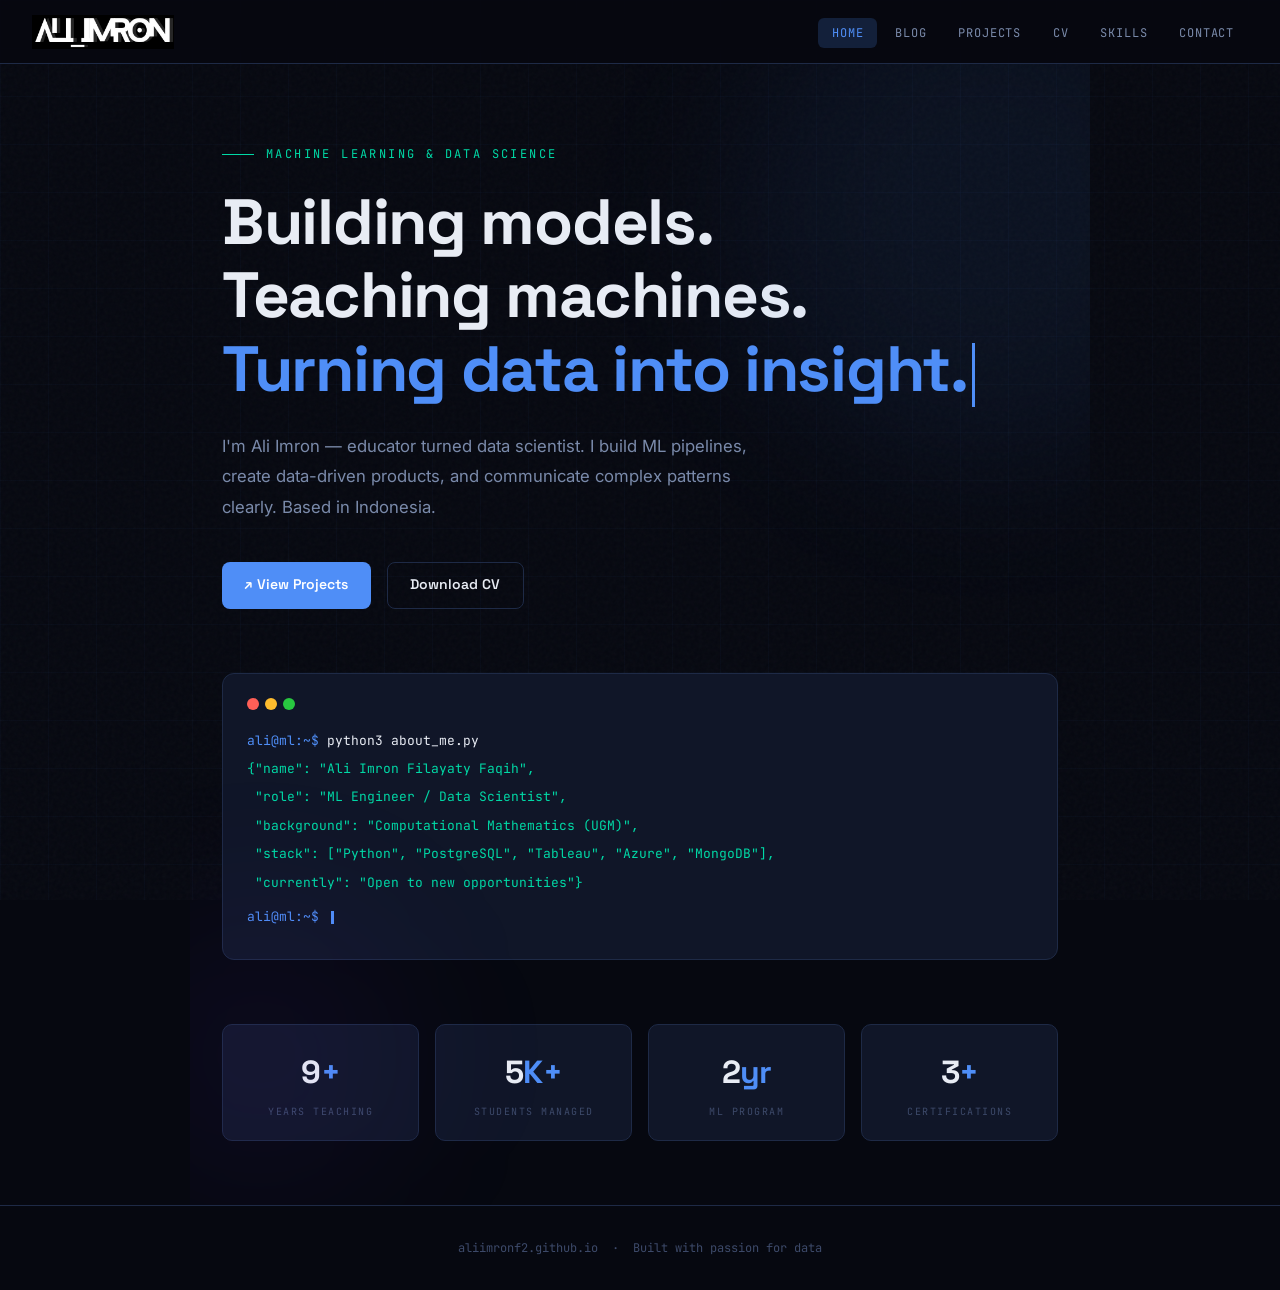
==== index.html @ fe32dc29 "Add files via upload" ====
<!DOCTYPE html>
<html lang="en">
<head>
  <meta charset="UTF-8" />
  <meta name="viewport" content="width=device-width, initial-scale=1.0" />
  <title>Ali Imron — ML & Data</title>
  <link rel="stylesheet" href="style.css" />
  <style>
    .hero {
      position: relative;
      min-height: calc(100vh - 64px);
      display: flex;
      flex-direction: column;
      justify-content: center;
      overflow: hidden;
      padding: 5rem 2rem 4rem;
      max-width: 900px;
      margin: 0 auto;
    }

    .hero-eyebrow {
      font-family: var(--mono);
      font-size: 12px;
      letter-spacing: 0.2em;
      text-transform: uppercase;
      color: var(--green);
      margin-bottom: 1.25rem;
      display: flex;
      align-items: center;
      gap: 0.75rem;
    }

    .hero-eyebrow::before {
      content: '';
      display: block;
      width: 32px;
      height: 1px;
      background: var(--green);
    }

    .hero h1 {
      margin-bottom: 1.5rem;
    }

    .hero h1 span.accent {
      color: var(--accent);
      position: relative;
    }

    .hero-desc {
      max-width: 560px;
      color: var(--text-muted);
      font-size: 1.05rem;
      margin-bottom: 2.5rem;
    }

    .hero-actions {
      display: flex;
      gap: 1rem;
      flex-wrap: wrap;
    }

    /* Blinking cursor */
    .cursor {
      display: inline-block;
      width: 3px;
      height: 1em;
      background: var(--accent);
      vertical-align: middle;
      margin-left: 4px;
      animation: blink 1s step-end infinite;
    }
    @keyframes blink { 50% { opacity: 0; } }

    /* TERMINAL CARD */
    .terminal {
      background: var(--surface);
      border: 1px solid var(--border);
      border-radius: 12px;
      padding: 1.5rem;
      font-family: var(--mono);
      font-size: 13px;
      color: var(--text-muted);
      margin-top: 4rem;
    }

    .terminal-bar {
      display: flex;
      gap: 6px;
      margin-bottom: 1.25rem;
    }

    .terminal-bar span {
      width: 12px;
      height: 12px;
      border-radius: 50%;
    }

    .terminal-bar .t-red { background: #ff5f57; }
    .terminal-bar .t-yellow { background: #febc2e; }
    .terminal-bar .t-green { background: #28c840; }

    .terminal-line { margin-bottom: 0.4rem; }
    .terminal-line .prompt { color: var(--accent); }
    .terminal-line .cmd { color: var(--text); }
    .terminal-line .out { color: var(--green); }
    .terminal-line .comment { color: var(--text-dim); }

    /* STATS ROW */
    .stats-row {
      display: grid;
      grid-template-columns: repeat(auto-fit, minmax(160px, 1fr));
      gap: 1rem;
      margin-top: 4rem;
    }

    .stat-card {
      background: var(--surface);
      border: 1px solid var(--border);
      border-radius: 10px;
      padding: 1.25rem 1.5rem;
      text-align: center;
    }

    .stat-card .stat-num {
      font-family: var(--sans);
      font-size: 2rem;
      font-weight: 700;
      color: var(--text);
      letter-spacing: -0.03em;
    }

    .stat-card .stat-num span {
      color: var(--accent);
    }

    .stat-card .stat-label {
      font-family: var(--mono);
      font-size: 10px;
      letter-spacing: 0.15em;
      text-transform: uppercase;
      color: var(--text-dim);
      margin-top: 0.25rem;
    }

    /* GLOW blobs */
    .blob1 {
      width: 500px; height: 500px;
      background: rgba(79,142,247,0.07);
      top: -100px; right: -150px;
    }
    .blob2 {
      width: 300px; height: 300px;
      background: rgba(124,58,237,0.06);
      bottom: 0; left: -80px;
    }
  </style>
</head>
<body>
  <div class="grid-bg"></div>

  <nav>
    <a href="index.html" class="logo"><img src="logo.png" alt="Ali Imron" /></a>
    <ul>
      <li><a href="index.html" class="active">Home</a></li>
      <li><a href="blog.html">Blog</a></li>
      <li><a href="projects.html">Projects</a></li>
      <li><a href="cv.html">CV</a></li>
      <li><a href="skills.html">Skills</a></li>
      <li><a href="contact.html">Contact</a></li>
    </ul>
  </nav>

  <main>
    <div class="hero">
      <div class="glow-blob blob1"></div>
      <div class="glow-blob blob2"></div>

      <p class="hero-eyebrow">Machine Learning &amp; Data Science</p>
      <h1>
        Building models.<br>
        Teaching machines.<br>
        <span class="accent">Turning data into insight.<span class="cursor"></span></span>
      </h1>
      <p class="hero-desc">
        I'm Ali Imron — educator turned data scientist. I build ML pipelines, create data-driven products,
        and communicate complex patterns clearly. Based in Indonesia.
      </p>
      <div class="hero-actions">
        <a href="projects.html" class="btn btn-primary">↗ View Projects</a>
        <a href="cv.html" class="btn btn-outline">Download CV</a>
      </div>

      <div class="terminal">
        <div class="terminal-bar">
          <span class="t-red"></span>
          <span class="t-yellow"></span>
          <span class="t-green"></span>
        </div>
        <div class="terminal-line">
          <span class="prompt">ali@ml:~$</span>
          <span class="cmd"> python3 about_me.py</span>
        </div>
        <div class="terminal-line"><span class="out">{"name": "Ali Imron Filayaty Faqih",</span></div>
        <div class="terminal-line"><span class="out">&nbsp;"role": "ML Engineer / Data Scientist",</span></div>
        <div class="terminal-line"><span class="out">&nbsp;"background": "Computational Mathematics (UGM)",</span></div>
        <div class="terminal-line"><span class="out">&nbsp;"stack": ["Python", "PostgreSQL", "Tableau", "Azure", "MongoDB"],</span></div>
        <div class="terminal-line"><span class="out">&nbsp;"currently": "Open to new opportunities"}</span></div>
        <div class="terminal-line" style="margin-top:0.75rem">
          <span class="prompt">ali@ml:~$</span>
          <span class="cmd"> <span class="cursor"></span></span>
        </div>
      </div>

      <div class="stats-row">
        <div class="stat-card">
          <div class="stat-num">9<span>+</span></div>
          <div class="stat-label">Years Teaching</div>
        </div>
        <div class="stat-card">
          <div class="stat-num">5<span>K+</span></div>
          <div class="stat-label">Students Managed</div>
        </div>
        <div class="stat-card">
          <div class="stat-num">2<span>yr</span></div>
          <div class="stat-label">ML Program</div>
        </div>
        <div class="stat-card">
          <div class="stat-num">3<span>+</span></div>
          <div class="stat-label">Certifications</div>
        </div>
      </div>
    </div>
  </main>

  <footer>
    <span>aliimronf2.github.io</span> &nbsp;·&nbsp; <span>Built with passion for data</span>
  </footer>
</body>
</html>
---- style.css ----
@import url('https://fonts.googleapis.com/css2?family=Space+Grotesk:wght@300;400;500;600;700&family=JetBrains+Mono:wght@300;400;600&family=Inter:wght@300;400;500&display=swap');

:root {
  --bg: #060810;
  --bg2: #0c1020;
  --surface: #101628;
  --surface2: #151d35;
  --accent: #4f8ef7;
  --accent2: #7c3aed;
  --accent-glow: rgba(79,142,247,0.18);
  --green: #00d9a6;
  --text: #e8ecf4;
  --text-muted: #7a8aaa;
  --text-dim: #3d4a6a;
  --border: #1e2a46;
  --mono: 'JetBrains Mono', monospace;
  --sans: 'Space Grotesk', sans-serif;
  --body: 'Inter', sans-serif;
}

*, *::before, *::after { box-sizing: border-box; margin: 0; padding: 0; }

html { scroll-behavior: smooth; }

body {
  background: var(--bg);
  color: var(--text);
  font-family: var(--body);
  font-size: 15px;
  line-height: 1.7;
  min-height: 100vh;
}

/* NOISE TEXTURE OVERLAY */
body::before {
  content: '';
  position: fixed;
  inset: 0;
  background-image: url("data:image/svg+xml,%3Csvg viewBox='0 0 256 256' xmlns='http://www.w3.org/2000/svg'%3E%3Cfilter id='noise'%3E%3CfeTurbulence type='fractalNoise' baseFrequency='0.9' numOctaves='4' stitchTiles='stitch'/%3E%3C/filter%3E%3Crect width='100%25' height='100%25' filter='url(%23noise)' opacity='0.03'/%3E%3C/svg%3E");
  pointer-events: none;
  z-index: 0;
}

/* NAV */
nav {
  position: fixed;
  top: 0; left: 0; right: 0;
  z-index: 100;
  background: rgba(6,8,16,0.85);
  backdrop-filter: blur(16px);
  border-bottom: 1px solid var(--border);
  padding: 0 2rem;
  height: 64px;
  display: flex;
  align-items: center;
  justify-content: space-between;
}

nav .logo {
  display: flex;
  align-items: center;
}

nav .logo img {
  height: 34px;
  width: auto;
}

nav ul {
  list-style: none;
  display: flex;
  gap: 0.25rem;
}

nav ul li a {
  color: var(--text-muted);
  text-decoration: none;
  font-family: var(--mono);
  font-size: 12px;
  font-weight: 400;
  letter-spacing: 0.08em;
  text-transform: uppercase;
  padding: 0.45rem 0.85rem;
  border-radius: 6px;
  transition: color 0.2s, background 0.2s;
}

nav ul li a:hover,
nav ul li a.active {
  color: var(--accent);
  background: var(--accent-glow);
}

/* MAIN LAYOUT */
main {
  position: relative;
  z-index: 1;
  padding-top: 64px;
}

/* GRID BACKGROUND EFFECT */
.grid-bg {
  position: fixed;
  inset: 0;
  background-image:
    linear-gradient(rgba(79,142,247,0.03) 1px, transparent 1px),
    linear-gradient(90deg, rgba(79,142,247,0.03) 1px, transparent 1px);
  background-size: 48px 48px;
  pointer-events: none;
  z-index: 0;
}

/* SECTIONS */
.section {
  max-width: 900px;
  margin: 0 auto;
  padding: 5rem 2rem;
}

.section-label {
  font-family: var(--mono);
  font-size: 11px;
  font-weight: 600;
  letter-spacing: 0.2em;
  text-transform: uppercase;
  color: var(--accent);
  margin-bottom: 0.75rem;
}

h1, h2, h3 {
  font-family: var(--sans);
  font-weight: 700;
  line-height: 1.15;
}

h1 { font-size: clamp(2.4rem, 6vw, 4rem); letter-spacing: -0.02em; }
h2 { font-size: clamp(1.6rem, 3vw, 2.2rem); letter-spacing: -0.02em; margin-bottom: 2rem; }
h3 { font-size: 1.1rem; font-weight: 600; margin-bottom: 0.5rem; }

p { color: var(--text-muted); line-height: 1.8; }

/* CARD */
.card {
  background: var(--surface);
  border: 1px solid var(--border);
  border-radius: 12px;
  padding: 1.75rem;
  transition: border-color 0.25s, transform 0.25s, box-shadow 0.25s;
}

.card:hover {
  border-color: rgba(79,142,247,0.4);
  transform: translateY(-2px);
  box-shadow: 0 8px 32px rgba(79,142,247,0.08);
}

/* TAG / BADGE */
.tag {
  display: inline-block;
  font-family: var(--mono);
  font-size: 11px;
  font-weight: 400;
  color: var(--accent);
  background: rgba(79,142,247,0.1);
  border: 1px solid rgba(79,142,247,0.2);
  border-radius: 4px;
  padding: 2px 8px;
}

.tag.green {
  color: var(--green);
  background: rgba(0,217,166,0.08);
  border-color: rgba(0,217,166,0.2);
}

.tag.purple {
  color: #a78bfa;
  background: rgba(124,58,237,0.1);
  border-color: rgba(124,58,237,0.25);
}

/* DIVIDER */
.divider {
  border: none;
  border-top: 1px solid var(--border);
  margin: 3rem 0;
}

/* BUTTON */
.btn {
  display: inline-flex;
  align-items: center;
  gap: 0.5rem;
  font-family: var(--sans);
  font-weight: 600;
  font-size: 14px;
  padding: 0.65rem 1.4rem;
  border-radius: 8px;
  text-decoration: none;
  transition: all 0.2s;
  cursor: pointer;
  border: none;
}

.btn-primary {
  background: var(--accent);
  color: #fff;
}
.btn-primary:hover { background: #6ea3ff; box-shadow: 0 0 24px rgba(79,142,247,0.35); }

.btn-outline {
  background: transparent;
  color: var(--text);
  border: 1px solid var(--border);
}
.btn-outline:hover { border-color: var(--accent); color: var(--accent); }

/* FOOTER */
footer {
  position: relative;
  z-index: 1;
  border-top: 1px solid var(--border);
  padding: 2rem;
  text-align: center;
  font-family: var(--mono);
  font-size: 12px;
  color: var(--text-dim);
}

/* GLOW BLOB */
.glow-blob {
  position: absolute;
  border-radius: 50%;
  filter: blur(80px);
  pointer-events: none;
  z-index: 0;
}

/* MOBILE */
@media (max-width: 640px) {
  nav ul {
    gap: 0;
  }
  nav ul li a {
    font-size: 10px;
    padding: 0.4rem 0.55rem;
  }
  .section {
    padding: 3.5rem 1.25rem;
  }
}
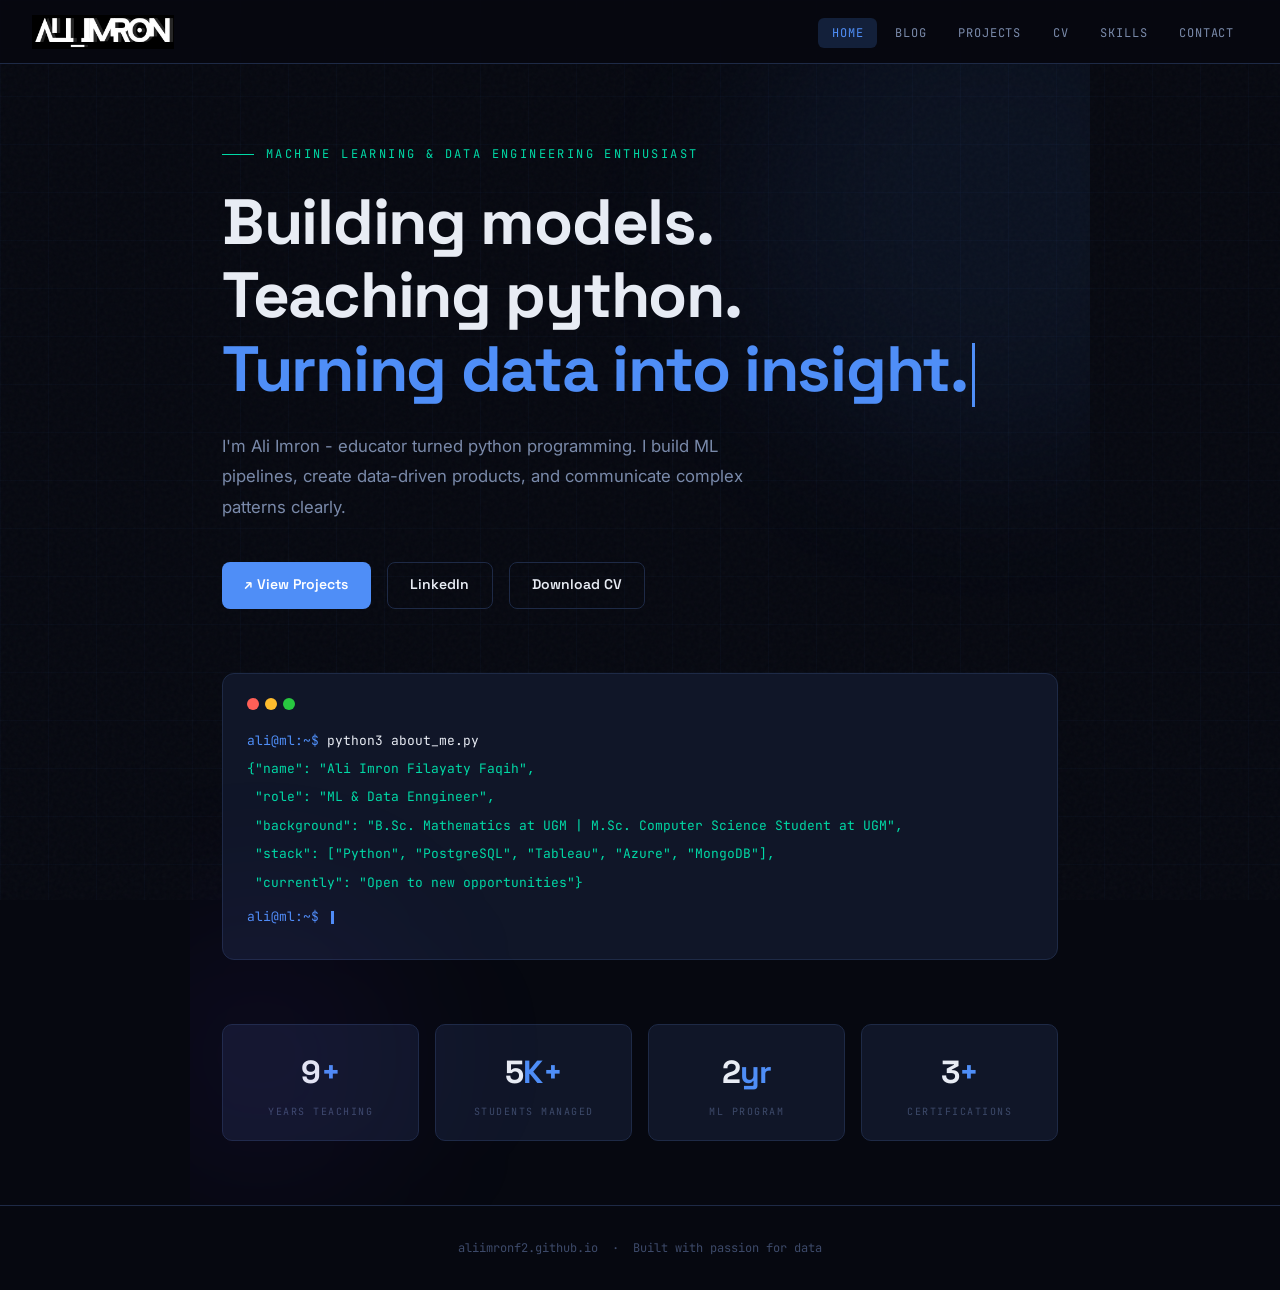
==== commit 327dca4c: "Update title and descriptions in index.html" ====
--- a/index.html
+++ b/index.html
@@ -3,7 +3,7 @@
 <head>
   <meta charset="UTF-8" />
   <meta name="viewport" content="width=device-width, initial-scale=1.0" />
-  <title>Ali Imron — ML & Data</title>
+  <title>Ali Imron - ML & Data Engineering Enthusiast</title>
   <link rel="stylesheet" href="style.css" />
   <style>
     .hero {
@@ -176,18 +176,19 @@
       <div class="glow-blob blob1"></div>
       <div class="glow-blob blob2"></div>
 
-      <p class="hero-eyebrow">Machine Learning &amp; Data Science</p>
+      <p class="hero-eyebrow">Machine Learning &amp; Data Engineering Enthusiast</p>
       <h1>
         Building models.<br>
-        Teaching machines.<br>
+        Teaching python.<br>
         <span class="accent">Turning data into insight.<span class="cursor"></span></span>
       </h1>
       <p class="hero-desc">
-        I'm Ali Imron — educator turned data scientist. I build ML pipelines, create data-driven products,
-        and communicate complex patterns clearly. Based in Indonesia.
+        I'm Ali Imron - educator turned python programming. I build ML pipelines, create data-driven products,
+        and communicate complex patterns clearly.
       </p>
       <div class="hero-actions">
         <a href="projects.html" class="btn btn-primary">↗ View Projects</a>
+        <a href="https://www.linkedin.com/in/ali-imron-filayaty-faqih/" class="btn btn-outline">LinkedIn</a>
         <a href="cv.html" class="btn btn-outline">Download CV</a>
       </div>
 
@@ -202,8 +203,8 @@
           <span class="cmd"> python3 about_me.py</span>
         </div>
         <div class="terminal-line"><span class="out">{"name": "Ali Imron Filayaty Faqih",</span></div>
-        <div class="terminal-line"><span class="out">&nbsp;"role": "ML Engineer / Data Scientist",</span></div>
-        <div class="terminal-line"><span class="out">&nbsp;"background": "Computational Mathematics (UGM)",</span></div>
+        <div class="terminal-line"><span class="out">&nbsp;"role": "ML & Data Enngineer",</span></div>
+        <div class="terminal-line"><span class="out">&nbsp;"background": "B.Sc. Mathematics at UGM | M.Sc. Computer Science Student at UGM",</span></div>
         <div class="terminal-line"><span class="out">&nbsp;"stack": ["Python", "PostgreSQL", "Tableau", "Azure", "MongoDB"],</span></div>
         <div class="terminal-line"><span class="out">&nbsp;"currently": "Open to new opportunities"}</span></div>
         <div class="terminal-line" style="margin-top:0.75rem">
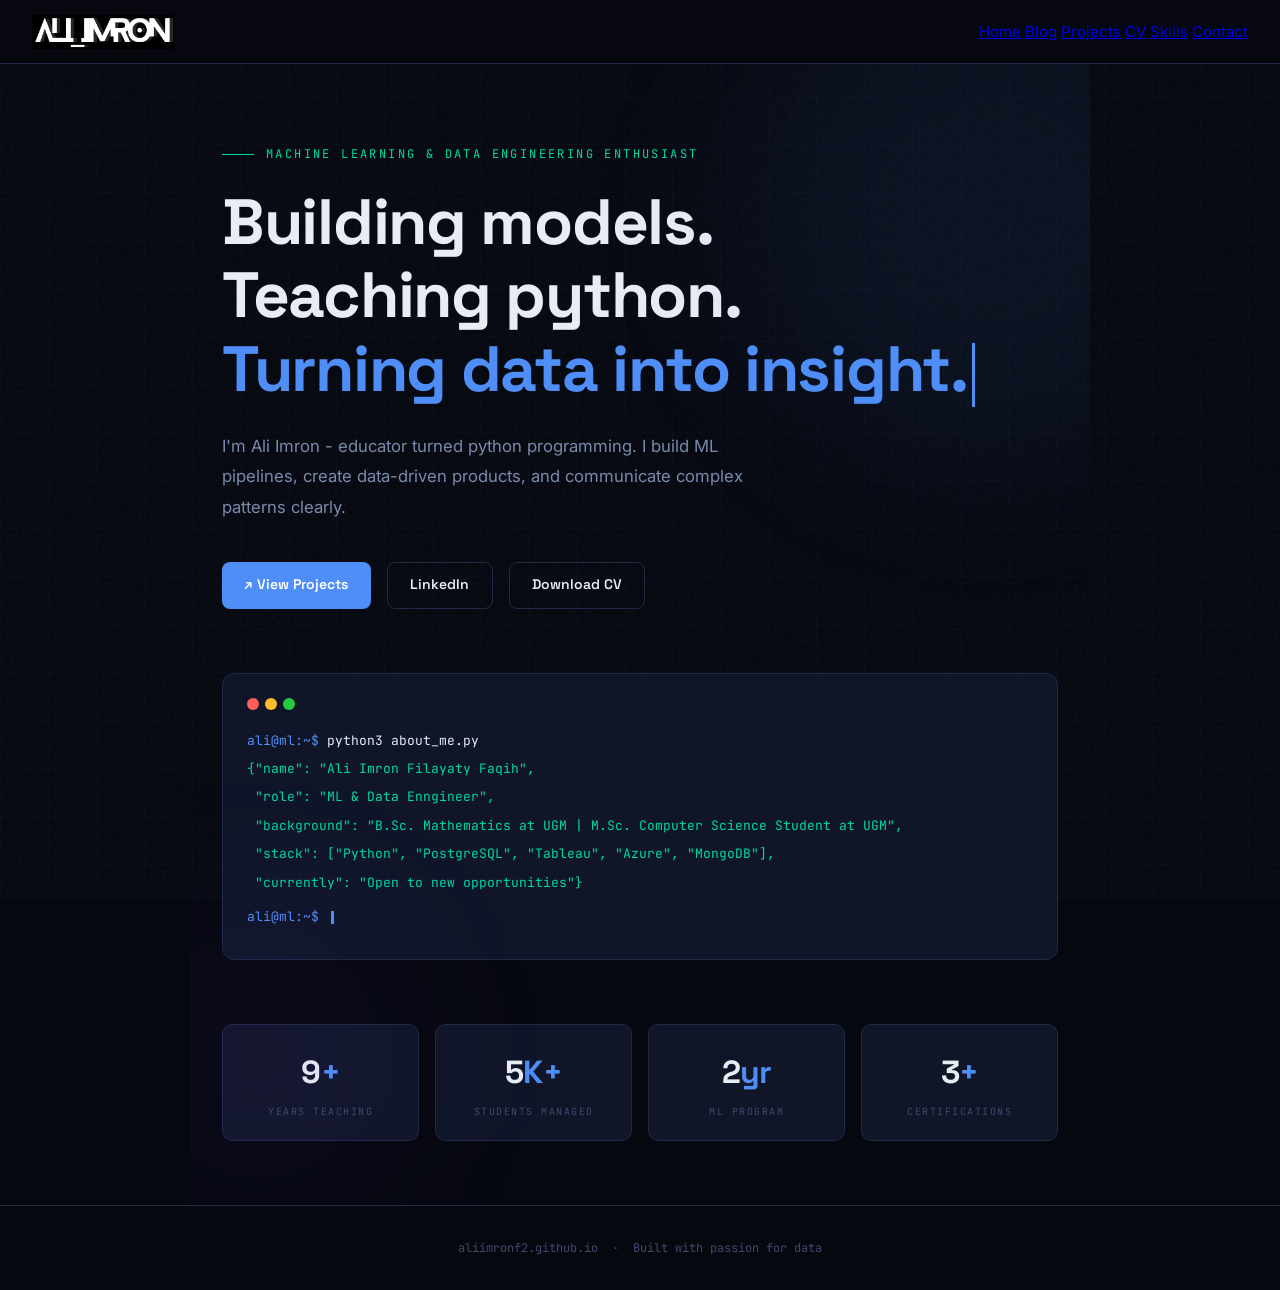
==== commit 802a5bd5: "Add navigation toggle button to index.html" ====
--- a/index.html
+++ b/index.html
@@ -161,8 +161,9 @@
 
   <nav>
     <a href="index.html" class="logo"><img src="logo.png" alt="Ali Imron" /></a>
+    <button class="nav-toggle" onclick="this.nextElementSibling.classList.toggle('open')">☰</button>
     <ul>
-      <li><a href="index.html" class="active">Home</a></li>
+      <li><a href="index.html">Home</a></li>
       <li><a href="blog.html">Blog</a></li>
       <li><a href="projects.html">Projects</a></li>
       <li><a href="cv.html">CV</a></li>
--- a/style.css
+++ b/style.css
@@ -72,17 +72,46 @@
   gap: 0.25rem;
 }
 
-nav ul li a {
-  color: var(--text-muted);
-  text-decoration: none;
-  font-family: var(--mono);
-  font-size: 12px;
-  font-weight: 400;
-  letter-spacing: 0.08em;
-  text-transform: uppercase;
-  padding: 0.45rem 0.85rem;
+/* HAMBURGER */
+.nav-toggle {
+  display: none;
+  background: none;
+  border: 1px solid var(--border);
   border-radius: 6px;
-  transition: color 0.2s, background 0.2s;
+  color: var(--text);
+  padding: 0.4rem 0.5rem;
+  cursor: pointer;
+  font-size: 1.2rem;
+  line-height: 1;
+}
+
+@media (max-width: 640px) {
+  .nav-toggle {
+    display: block;
+  }
+
+  nav ul {
+    display: none;
+    position: absolute;
+    top: 64px;
+    left: 0;
+    right: 0;
+    flex-direction: column;
+    background: rgba(6,8,16,0.97);
+    border-bottom: 1px solid var(--border);
+    padding: 0.75rem 1rem;
+    gap: 0.25rem;
+  }
+
+  nav ul.open {
+    display: flex;
+  }
+
+  nav ul li a {
+    display: block;
+    padding: 0.65rem 1rem;
+    font-size: 13px;
+  }
 }
 
 nav ul li a:hover,
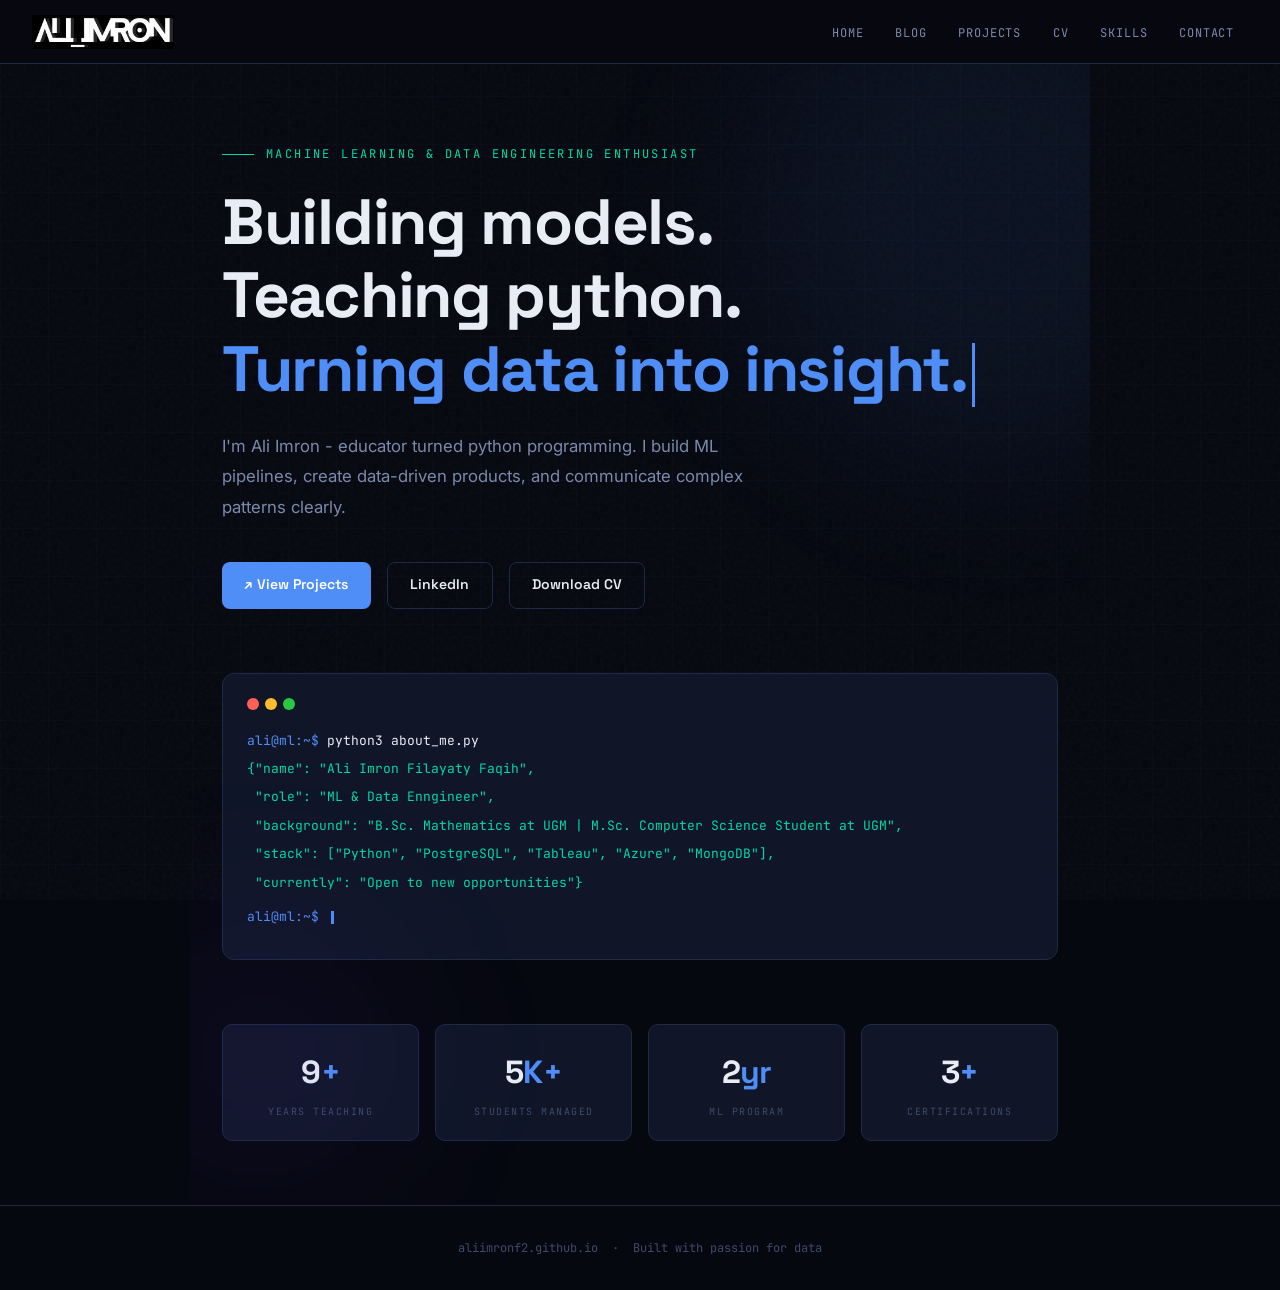
==== commit a7d8eacd: "Refactor navigation for better toggle functionality" ====
--- a/index.html
+++ b/index.html
@@ -159,18 +159,18 @@
 <body>
   <div class="grid-bg"></div>
 
-  <nav>
-    <a href="index.html" class="logo"><img src="logo.png" alt="Ali Imron" /></a>
-    <button class="nav-toggle" onclick="this.nextElementSibling.classList.toggle('open')">☰</button>
-    <ul>
-      <li><a href="index.html">Home</a></li>
-      <li><a href="blog.html">Blog</a></li>
-      <li><a href="projects.html">Projects</a></li>
-      <li><a href="cv.html">CV</a></li>
-      <li><a href="skills.html">Skills</a></li>
-      <li><a href="contact.html">Contact</a></li>
-    </ul>
-  </nav>
+<nav>
+  <a href="index.html" class="logo"><img src="logo.png" alt="Ali Imron" /></a>
+  <button class="nav-toggle" onclick="document.querySelector('nav ul').classList.toggle('open')">☰</button>
+  <ul>
+    <li><a href="index.html">Home</a></li>
+    <li><a href="blog.html">Blog</a></li>
+    <li><a href="projects.html">Projects</a></li>
+    <li><a href="cv.html">CV</a></li>
+    <li><a href="skills.html">Skills</a></li>
+    <li><a href="contact.html">Contact</a></li>
+  </ul>
+</nav>
 
   <main>
     <div class="hero">
--- a/style.css
+++ b/style.css
@@ -72,52 +72,45 @@
   gap: 0.25rem;
 }
 
-/* HAMBURGER */
+nav ul li a {
+  color: var(--text-muted);
+  text-decoration: none;
+  font-family: var(--mono);
+  font-size: 12px;
+  font-weight: 400;
+  letter-spacing: 0.08em;
+  text-transform: uppercase;
+  padding: 0.45rem 0.85rem;
+  border-radius: 6px;
+  transition: color 0.2s, background 0.2s;
+}
+
+nav ul li a:hover,
+nav ul li a.active {
+  color: var(--accent);
+  background: var(--accent-glow);
+}
+
+/* HAMBURGER BUTTON */
 .nav-toggle {
   display: none;
-  background: none;
+  background: transparent;
   border: 1px solid var(--border);
-  border-radius: 6px;
-  color: var(--text);
-  padding: 0.4rem 0.5rem;
+  color: var(--text-muted);
+  font-size: 18px;
+  width: 38px;
+  height: 38px;
+  border-radius: 8px;
   cursor: pointer;
-  font-size: 1.2rem;
-  line-height: 1;
-}
-
-@media (max-width: 640px) {
-  .nav-toggle {
-    display: block;
-  }
-
-  nav ul {
-    display: none;
-    position: absolute;
-    top: 64px;
-    left: 0;
-    right: 0;
-    flex-direction: column;
-    background: rgba(6,8,16,0.97);
-    border-bottom: 1px solid var(--border);
-    padding: 0.75rem 1rem;
-    gap: 0.25rem;
-  }
-
-  nav ul.open {
-    display: flex;
-  }
-
-  nav ul li a {
-    display: block;
-    padding: 0.65rem 1rem;
-    font-size: 13px;
-  }
-}
-
-nav ul li a:hover,
-nav ul li a.active {
-  color: var(--accent);
-  background: var(--accent-glow);
+  align-items: center;
+  justify-content: center;
+  transition: border-color 0.2s, color 0.2s;
+  flex-shrink: 0;
+}
+
+.nav-toggle:hover {
+  border-color: var(--accent);
+  color: var(--accent);
 }
 
 /* MAIN LAYOUT */
@@ -267,13 +260,35 @@
 
 /* MOBILE */
 @media (max-width: 640px) {
+  .nav-toggle {
+    display: inline-flex;
+  }
+
   nav ul {
+    display: none;
+    flex-direction: column;
     gap: 0;
-  }
+    position: absolute;
+    top: 64px;
+    left: 0;
+    right: 0;
+    background: rgba(6,8,16,0.97);
+    backdrop-filter: blur(16px);
+    border-bottom: 1px solid var(--border);
+    padding: 0.75rem 1.25rem 1rem;
+  }
+
+  nav ul.open {
+    display: flex;
+  }
+
   nav ul li a {
-    font-size: 10px;
-    padding: 0.4rem 0.55rem;
-  }
+    display: block;
+    font-size: 12px;
+    padding: 0.65rem 0.85rem;
+    border-radius: 6px;
+  }
+
   .section {
     padding: 3.5rem 1.25rem;
   }
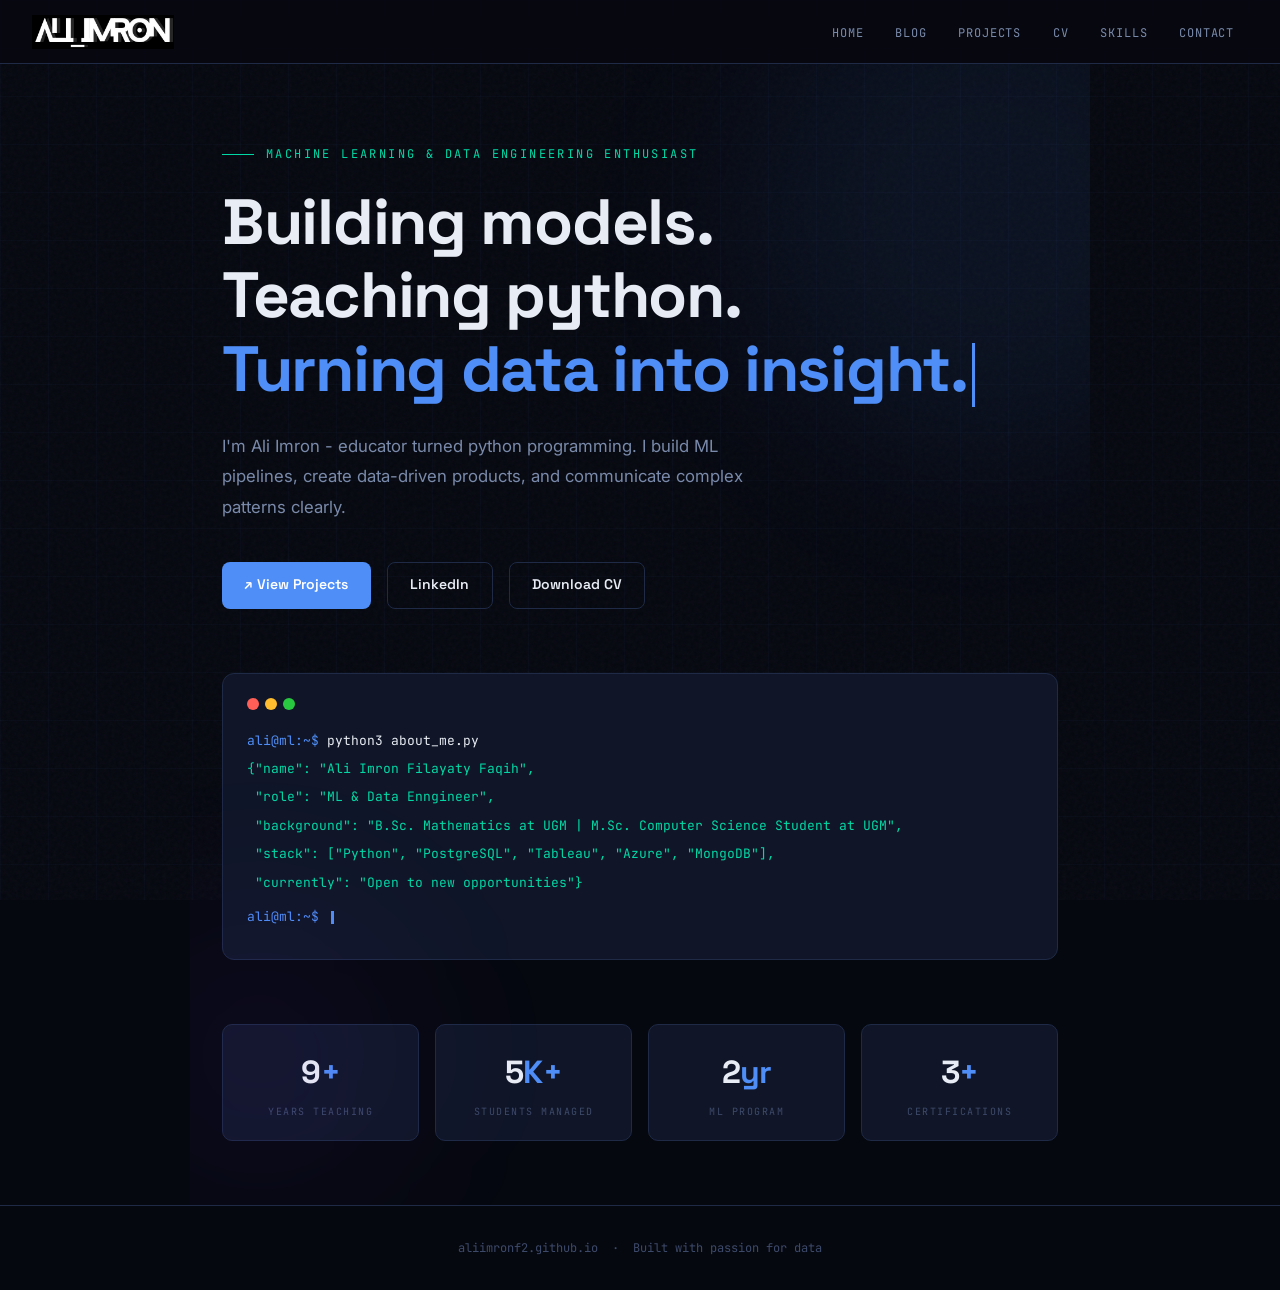
==== commit 9c979a3a: "Refactor navigation structure in index.html" ====
--- a/index.html
+++ b/index.html
@@ -159,18 +159,18 @@
 <body>
   <div class="grid-bg"></div>
 
-<nav>
-  <a href="index.html" class="logo"><img src="logo.png" alt="Ali Imron" /></a>
-  <button class="nav-toggle" onclick="document.querySelector('nav ul').classList.toggle('open')">☰</button>
-  <ul>
-    <li><a href="index.html">Home</a></li>
-    <li><a href="blog.html">Blog</a></li>
-    <li><a href="projects.html">Projects</a></li>
-    <li><a href="cv.html">CV</a></li>
-    <li><a href="skills.html">Skills</a></li>
-    <li><a href="contact.html">Contact</a></li>
-  </ul>
-</nav>
+  <nav>
+    <a href="index.html" class="logo"><img src="logo.png" alt="Ali Imron" /></a>
+    <button class="nav-toggle" onclick="document.querySelector('nav ul').classList.toggle('open')">☰</button>
+    <ul>
+      <li><a href="index.html">Home</a></li>
+      <li><a href="blog.html">Blog</a></li>
+      <li><a href="projects.html">Projects</a></li>
+      <li><a href="cv.html">CV</a></li>
+      <li><a href="skills.html">Skills</a></li>
+      <li><a href="contact.html">Contact</a></li>
+    </ul>
+  </nav>
 
   <main>
     <div class="hero">
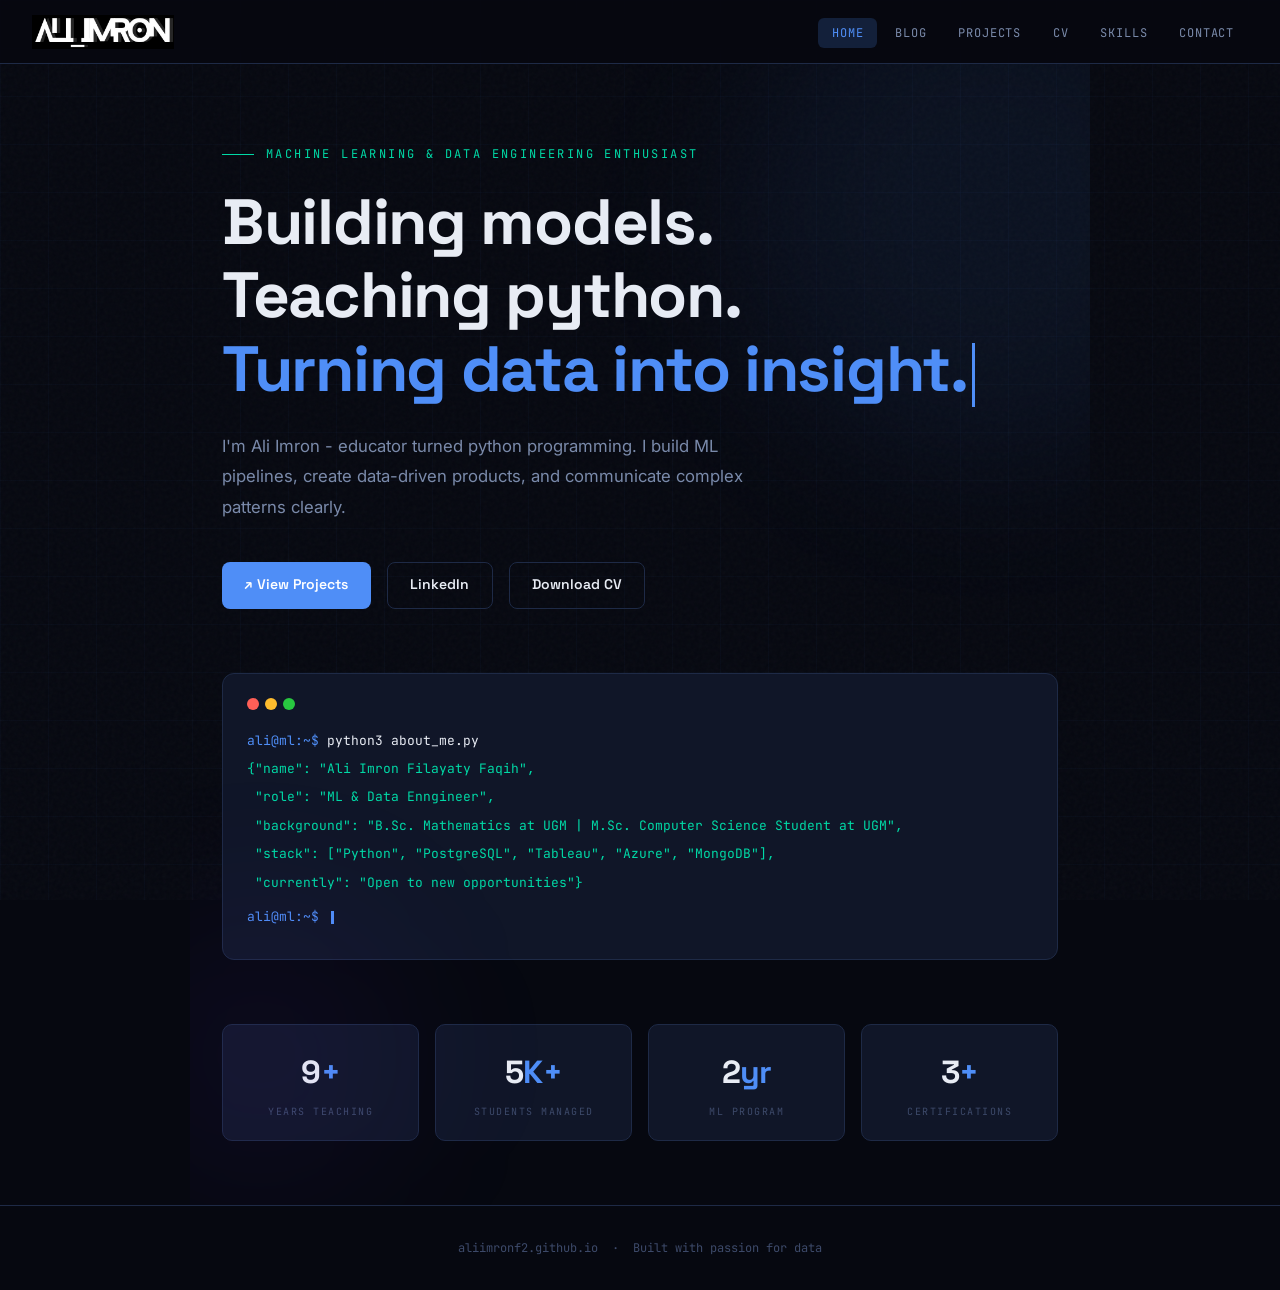
==== commit 6aaa99ba: "Highlight active link for Home in navigation" ====
--- a/index.html
+++ b/index.html
@@ -163,7 +163,7 @@
     <a href="index.html" class="logo"><img src="logo.png" alt="Ali Imron" /></a>
     <button class="nav-toggle" onclick="document.querySelector('nav ul').classList.toggle('open')">☰</button>
     <ul>
-      <li><a href="index.html">Home</a></li>
+      <li><a href="index.html" class="active">Home</a></li>
       <li><a href="blog.html">Blog</a></li>
       <li><a href="projects.html">Projects</a></li>
       <li><a href="cv.html">CV</a></li>
